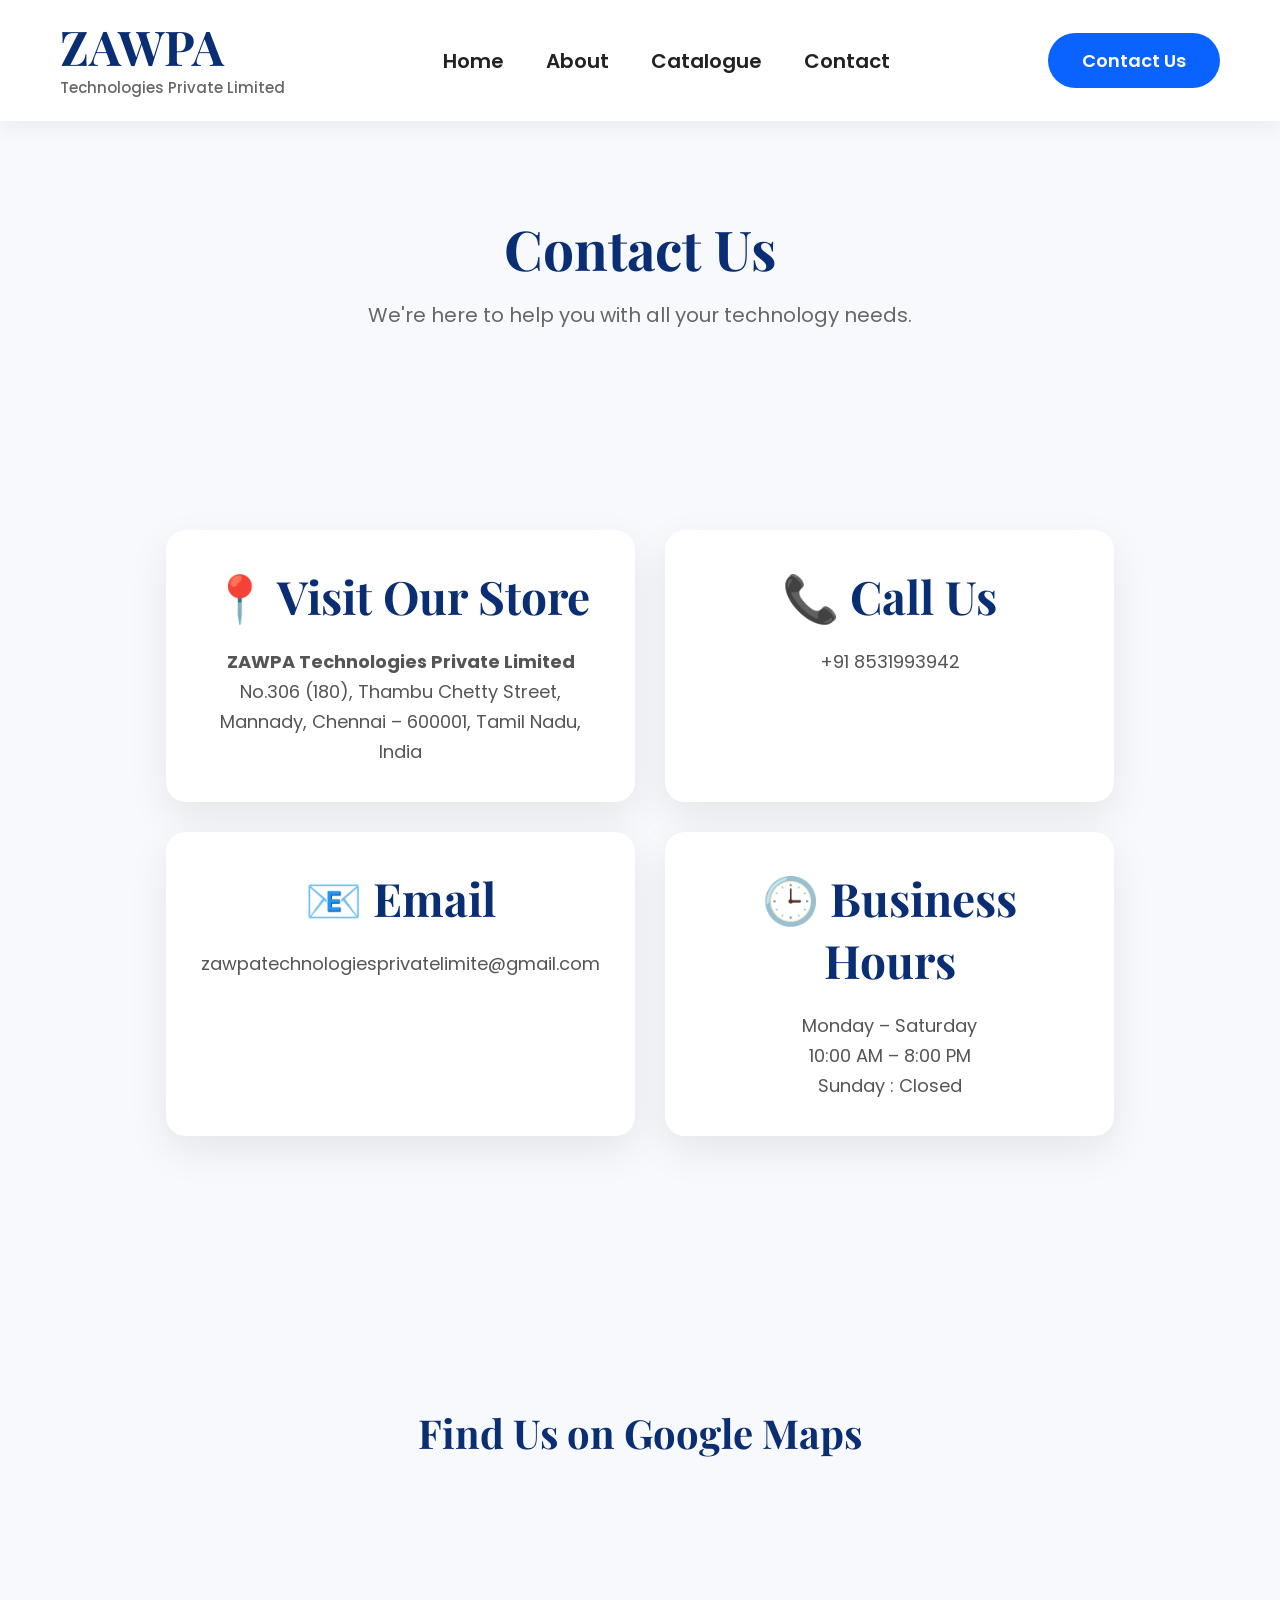
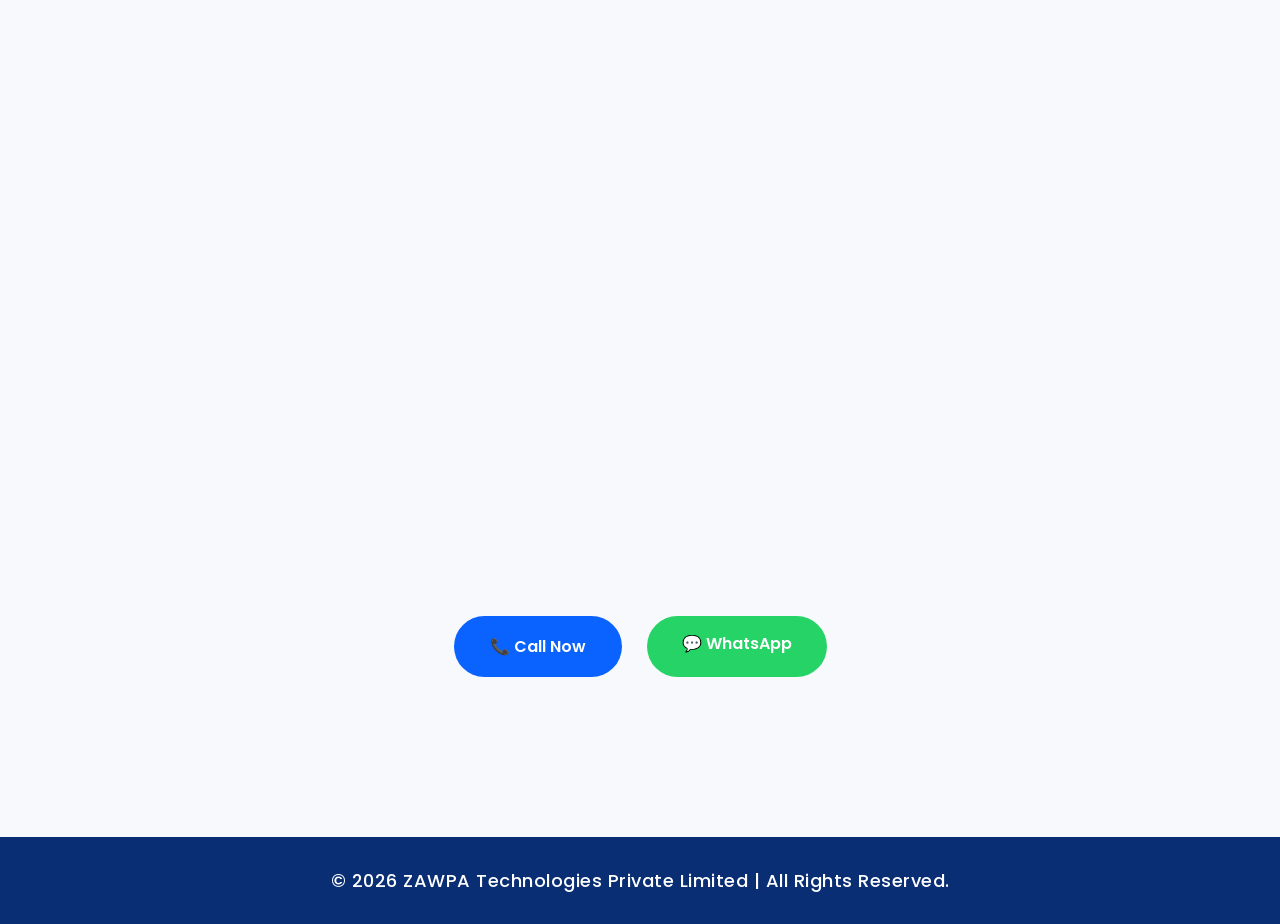
==== contact.html @ d4b54ee7 "First website upload" ====
<!DOCTYPE html>
<html lang="en">

<head>

<meta charset="UTF-8">
<meta name="viewport" content="width=device-width, initial-scale=1.0">

<title>Contact | ZAWPA Technologies</title>

<link rel="preconnect" href="https://fonts.googleapis.com">
<link rel="preconnect" href="https://fonts.gstatic.com" crossorigin>

<link href="https://fonts.googleapis.com/css2?family=Poppins:wght@300;400;500;600;700&family=Playfair+Display:wght@700;800&display=swap" rel="stylesheet">

<link rel="stylesheet" href="css/style.css">

</head>

<body>

<header>

<nav class="navbar">

<div class="logo">

<a href="index.html" class="logo-link">

<h2>ZAWPA</h2>

<p>Technologies Private Limited</p>

</a>

</div>

<ul class="nav-links">

<li><a href="index.html">Home</a></li>
<li><a href="about.html">About</a></li>
<li><a href="products.html">Catalogue</a></li>
<li><a href="contact.html">Contact</a></li>

</ul>

<a href="contact.html" class="btn">

Contact Us

</a>

</nav>

</header>

<section class="contact-hero">

<h1>Contact Us</h1>

<p>

We're here to help you with all your technology needs.

</p>

</section>

<section class="contact-container">

<div class="contact-card">

<h2>📍 Visit Our Store</h2>

<p>

<strong>ZAWPA Technologies Private Limited</strong>

</p>

<p>

No.306 (180), Thambu Chetty Street,

Mannady,

Chennai – 600001,

Tamil Nadu, India

</p>

</div>

<div class="contact-card">

<h2>📞 Call Us</h2>

<p>

+91 8531993942

</p>

</div>

<div class="contact-card">

<h2>📧 Email</h2>

<p>

zawpatechnologiesprivatelimite@gmail.com

</p>

</div>

<div class="contact-card">

<h2>🕒 Business Hours</h2>

<p>

Monday – Saturday

</p>

<p>

10:00 AM – 8:00 PM

</p>

<p>

Sunday : Closed

</p>

</div>

</section>

<section class="map-section">

<h2>

Find Us on Google Maps

</h2>

<iframe
src="https://www.google.com/maps?q=No.306(180),Thambu%20Chetty%20Street,Mannady,Chennai%20600001&output=embed"
width="100%"
height="450"
style="border:0;border-radius:20px;"
allowfullscreen=""
loading="lazy">

</iframe>

</section>

<section class="contact-buttons">

<a href="tel:+918531993942" class="blue-btn">

📞 Call Now

</a>

<a href="https://wa.me/918531993942" target="_blank" class="green-btn">

💬 WhatsApp

</a>

</section>

<footer class="footer">

<p>

© 2026 ZAWPA Technologies Private Limited | All Rights Reserved.

</p>

</footer>

</body>

</html>
---- css/style.css ----
/* ===========================
   GOOGLE FONT & RESET
=========================== */

*{
    margin:0;
    padding:0;
    box-sizing:border-box;
}

html{
    scroll-behavior:smooth;
}

body{

    font-family:'Poppins',sans-serif;
    background:#f8f9fc;
    color:#222;

}

/* ===========================
   NAVBAR
=========================== */
/* =========================
   PREMIUM NAVBAR
========================= */

.navbar{

    width:100%;

    display:flex;

    justify-content:space-between;

    align-items:center;

    padding:22px 60px;

    background:#fff;

    box-shadow:0 6px 20px rgba(0,0,0,.06);

    position:sticky;

    top:0;

    z-index:1000;

}

.logo-link{

    text-decoration:none;

}

.logo h2{

    font-size:48px;

    font-family:'Playfair Display',serif;

    color:#0A2E73;

    margin:0;

    line-height:1;

}

.logo p{

    margin-top:6px;

    font-size:15px;

    color:#666;

    font-weight:500;

}

.nav-links{

    display:flex;

    list-style:none;

    gap:42px;

    margin:0;

    padding:0;

}

.nav-links a{

    text-decoration:none;

    color:#222;

    font-size:20px;

    font-weight:600;

    transition:.3s;

}

.nav-links a:hover{

    color:#0A63FF;

}

.nav-links a.active{

    color:#0A63FF;

}

.btn{

    background:#0A63FF;

    color:#fff;

    text-decoration:none;

    padding:14px 34px;

    border-radius:50px;

    font-size:18px;

    font-weight:600;

    transition:.3s;

}

.btn:hover{

    background:#0847d8;

    transform:translateY(-2px);

}

@media(max-width:900px){

.navbar{

flex-direction:column;

padding:18px;

gap:18px;

}

.logo h2{

font-size:38px;

}

.logo p{

font-size:14px;

}

.nav-links{

gap:18px;

flex-wrap:wrap;

justify-content:center;

}

.nav-links a{

font-size:17px;

}

.btn{

font-size:16px;

padding:12px 26px;

}

}

/* Mobile */

@media(max-width:900px){

.navbar{

padding:20px;

flex-direction:column;

gap:20px;

}

.logo h2{

font-size:42px;

}

.logo p{

font-size:16px;

}

.nav-links{

gap:20px;

flex-wrap:wrap;

justify-content:center;

}

.nav-links a{

font-size:18px;

}

.btn{

font-size:18px;

padding:14px 30px;

}

}

/* ===========================
   HERO
=========================== */

.hero{

    width:90%;

    max-width:1400px;

    margin:auto;

    min-height:100vh;

    display:flex;

    justify-content:space-between;

    align-items:center;

    gap:70px;

    padding-top:140px;

}

.left{

    flex:1;

}

.right{

    flex:1;

    display:flex;

    justify-content:center;

}

.badge{

    background:#dfeeff;

    color:#0a63ff;

    padding:12px 24px;

    border-radius:50px;

    display:inline-block;

    margin-bottom:30px;

    font-weight:600;

}

.hero h1{

    font-size:72px;

    color:#0a2e73;

    line-height:1.1;

    font-family:'Playfair Display',serif;

    margin-bottom:25px;

}

.hero p{

    color:#666;

    font-size:21px;

    line-height:1.8;

}

.buttons{

    margin-top:40px;

    display:flex;

    gap:20px;

}

.blue-btn{

    background:#0a63ff;

    color:white;

    text-decoration:none;

    padding:18px 36px;

    border-radius:50px;

    font-weight:600;

    transition:.3s;

}

.blue-btn:hover{

    transform:translateY(-5px);

}

.white-btn{

    background:white;

    border:2px solid #0a63ff;

    color:#0a63ff;

    text-decoration:none;

    padding:18px 36px;

    border-radius:50px;

    font-weight:600;

}

.white-btn:hover{

    background:#0a63ff;

    color:white;

}

.right img{

    width:100%;

    max-width:600px;

    border-radius:35px;

    box-shadow:0 25px 70px rgba(0,0,0,.15);

}

/* ===========================
   SECTION TITLE
=========================== */

section{

    padding:100px 8%;

}

section h2{

    font-size:46px;

    color:#0a2e73;

    text-align:center;

    margin-bottom:30px;

    font-family:'Playfair Display',serif;

}

section p{

    color:#666;

    text-align:center;

    font-size:19px;

}

/* ===========================
   PRODUCTS
=========================== */

.cards{

    margin-top:60px;

    display:grid;

    grid-template-columns:repeat(auto-fit,minmax(250px,1fr));

    gap:30px;

}

.card{

    background:white;

    padding:40px;

    border-radius:20px;

    box-shadow:0 10px 30px rgba(0,0,0,.08);

    transition:.4s;

    text-align:center;

}

.card:hover{

    transform:translateY(-10px);

}

.card h3{

    color:#0a2e73;

    margin-bottom:20px;

}

.card p{

    font-size:16px;

}

/* ===========================
   BRANDS
=========================== */

.brand-box{

    margin-top:50px;

    display:flex;

    justify-content:center;

    flex-wrap:wrap;

    gap:25px;

}

.brand-box{

    font-size:24px;

    font-weight:600;

    color:#0a2e73;

}

/* ===========================
   CONTACT
=========================== */

.contact p{

    margin:15px 0;

}

/* ===========================
   FOOTER
=========================== */

/* ================= FOOTER ================= */

.footer{

    width:100%;

    background:#0A2E73;

    padding:30px 20px;

    margin-top:80px;

    text-align:center;

}

.footer p{

    color:white;

    font-size:18px;

    font-weight:500;

    letter-spacing:0.5px;

    margin:0;

}

/* ===========================
   MOBILE
=========================== */

@media(max-width:1000px){

.hero{

flex-direction:column;

text-align:center;

padding-top:180px;

}

.navbar ul{

display:none;

}

.buttons{

justify-content:center;

}

.hero h1{

font-size:50px;

}

.right img{

margin-top:40px;

}

}
/*================ PRODUCTS =================*/

.products-section{

width:90%;

max-width:1300px;

margin:80px auto;

}

.section-title{

text-align:center;

margin-bottom:70px;

}

.section-title h1{

font-size:55px;

font-family:'Playfair Display',serif;

color:#0A2E73;

margin-bottom:15px;

}

.section-title p{

font-size:20px;

color:#666;

}

.product-item{

display:flex;

align-items:center;

justify-content:space-between;

gap:70px;

margin-bottom:90px;

}

.reverse{

flex-direction:row-reverse;

}

.product-image{

flex:1;

}

.product-image img{

width:100%;

height:420px;

object-fit:cover;

border-radius:25px;

box-shadow:0 20px 50px rgba(0,0,0,.15);

transition:.5s;

}

.product-image img:hover{

transform:scale(1.03);

}

.product-content{

flex:1;

}

.product-content h2{

font-size:38px;

color:#0A2E73;

margin-bottom:20px;

font-family:'Playfair Display',serif;

}

.product-content p{

font-size:19px;

line-height:34px;

color:#555;

margin-bottom:30px;

}

@media(max-width:900px){

.product-item,

.reverse{

flex-direction:column;

}

.section-title h1{

font-size:40px;

}

.product-image img{

height:300px;

}

}
/*================ CONTACT PAGE =================*/

.contact-hero{

text-align:center;

padding:90px 20px 40px;

background:#f8f9fd;

}

.contact-hero h1{

font-size:55px;

font-family:'Playfair Display',serif;

color:#0A2E73;

margin-bottom:15px;

}

.contact-hero p{

font-size:20px;

color:#666;

}

.contact-container{

width:90%;

max-width:1200px;

margin:60px auto;

display:grid;

grid-template-columns:repeat(2,1fr);

gap:30px;

}

.contact-card{

background:#fff;

padding:35px;

border-radius:20px;

box-shadow:0 15px 40px rgba(0,0,0,.08);

transition:.3s;

}

.contact-card:hover{

transform:translateY(-8px);

}

.contact-card h2{

color:#0A2E73;

margin-bottom:20px;

}

.contact-card p{

font-size:18px;

line-height:30px;

color:#555;

}

.map-section{

width:90%;

max-width:1200px;

margin:70px auto;

}

.map-section h2{

text-align:center;

margin-bottom:30px;

font-size:40px;

color:#0A2E73;

font-family:'Playfair Display',serif;

}

.contact-buttons{

display:flex;

justify-content:center;

gap:25px;

margin:60px 0;

}

.green-btn{

background:#25D366;

color:white;

padding:15px 35px;

border-radius:50px;

text-decoration:none;

font-weight:600;

}

.green-btn:hover{

background:#1fa855;

}

@media(max-width:768px){

.contact-container{

grid-template-columns:1fr;

}

.contact-buttons{

flex-direction:column;

align-items:center;

}

}
/* ===========================================
   CATALOGUE PAGE
=========================================== */

.catalogue-hero{
    padding:140px 8% 70px;
    text-align:center;
    background:linear-gradient(135deg,#0A2E73,#0A63FF);
    color:#fff;
}

.catalogue-hero h1{
    font-size:60px;
    font-family:'Playfair Display',serif;
    margin-bottom:15px;
}

.catalogue-hero p{
    font-size:20px;
    max-width:700px;
    margin:auto;
    line-height:1.8;
    color:#e8e8e8;
}

/* Grid */


.catalogue-grid{

    width:90%;
    max-width:1200px;

    margin:80px auto;

    display:grid;

    grid-template-columns:repeat(2,1fr);

    gap:40px;

}

/* Card */
.catalog-card{

    background:white;

    border-radius:25px;

    overflow:hidden;

    box-shadow:0 18px 45px rgba(0,0,0,.08);

    transition:.4s;

    min-height:700px;

}


.catalog-card:hover{

    transform:translateY(-12px);

    box-shadow:0 30px 60px rgba(0,0,0,.18);

}

.catalog-card img{

    width:100%;

    height:300px;

    object-fit:cover;

    border-radius:25px 25px 0 0;

}

.catalog-card h2{

    color:#0A2E73;

    padding:25px 25px 10px;

    font-size:30px;

    font-family:'Playfair Display',serif;

}

.catalog-card p{

    padding:0 25px;

    color:#666;

    line-height:28px;

    font-size:17px;

}

/* Brand Pills */

.brand-list{

    display:flex;

    flex-wrap:wrap;

    gap:10px;

    padding:25px;

}

.brand-list span{

    background:#eef5ff;

    color:#0A2E73;

    padding:8px 16px;

    border-radius:30px;

    font-size:14px;

    font-weight:600;

}

/* Button */

.catalog-btn{

    display:inline-block;

    margin:0 25px 30px;

    background:#0A63FF;

    color:white;

    text-decoration:none;

    padding:14px 28px;

    border-radius:40px;

    font-weight:600;

    transition:.3s;

}

.catalog-btn:hover{

    background:#08265d;

}

/* Why Section */

.why-zawpa{

    width:90%;

    max-width:1200px;

    margin:80px auto;

}

.why-zawpa h2{

    text-align:center;

    color:#0A2E73;

    font-size:46px;

    margin-bottom:50px;

    font-family:'Playfair Display',serif;

}

.why-grid{

    display:grid;

    grid-template-columns:repeat(auto-fit,minmax(250px,1fr));

    gap:30px;

}

.why-grid div{

    background:white;

    padding:35px;

    border-radius:20px;

    text-align:center;

    box-shadow:0 10px 25px rgba(0,0,0,.08);

}

.why-grid h3{

    color:#0A2E73;

    margin-bottom:15px;

}

.why-grid p{

    color:#666;

    line-height:28px;

}

/* Active Menu */

.active{

    color:#0A63FF !important;

}

/* Mobile */

@media(max-width:768px){

.catalogue-hero h1{

font-size:42px;

}

.catalogue-hero p{

font-size:17px;

}

.catalog-card img{

height:200px;

}

}
/* ABOUT PAGE */

.about-hero{

padding:120px 20px 60px;

text-align:center;

background:linear-gradient(135deg,#0A2E73,#0A63FF);

color:white;

}

.about-hero h1{

font-size:60px;

font-family:'Playfair Display',serif;

margin-bottom:10px;

}

.about-hero p{

font-size:22px;

}

.about-company{

width:90%;

max-width:1200px;

margin:80px auto;

display:flex;

gap:50px;

align-items:center;

}

.about-image{

flex:1;

}

.about-image img{

width:100%;

border-radius:25px;

box-shadow:0 20px 50px rgba(0,0,0,.15);

}

.about-text{

flex:1;

}

.about-text h2{

font-size:42px;

color:#0A2E73;

margin-bottom:20px;

font-family:'Playfair Display',serif;

}

.about-text p{

font-size:18px;

line-height:34px;

color:#555;

}

.mission{

width:90%;

max-width:1200px;

margin:60px auto;

display:grid;

grid-template-columns:repeat(2,1fr);

gap:30px;

}

.mission-box{

background:white;

padding:40px;

border-radius:20px;

box-shadow:0 10px 30px rgba(0,0,0,.08);

text-align:center;

}

.mission-box h2{

color:#0A2E73;

margin-bottom:15px;

}

.why{

width:90%;

max-width:1200px;

margin:80px auto;

text-align:center;

}

.why h2{

font-size:45px;

margin-bottom:40px;

color:#0A2E73;

font-family:'Playfair Display',serif;

}

.why-list{

display:grid;

grid-template-columns:repeat(3,1fr);

gap:20px;

}

.why-list div{

background:white;

padding:25px;

border-radius:15px;

box-shadow:0 8px 20px rgba(0,0,0,.08);

font-weight:600;

}

.about-buttons{

display:flex;

justify-content:center;

gap:20px;

margin:60px 0;

}

@media(max-width:768px){

.about-company{

flex-direction:column;

}

.mission{

grid-template-columns:1fr;

}

.why-list{

grid-template-columns:1fr;

}

}
/* ABOUT PAGE */

.about-hero{

padding:120px 20px 60px;

text-align:center;

background:linear-gradient(135deg,#0A2E73,#0A63FF);

color:white;

}

.about-hero h1{

font-size:60px;

font-family:'Playfair Display',serif;

margin-bottom:10px;

}

.about-hero p{

font-size:22px;

}

.about-company{

width:90%;

max-width:1200px;

margin:80px auto;

display:flex;

gap:50px;

align-items:center;

}

.about-image{

flex:1;

}

.about-image img{

width:100%;

border-radius:25px;

box-shadow:0 20px 50px rgba(0,0,0,.15);

}

.about-text{

flex:1;

}

.about-text h2{

font-size:42px;

color:#0A2E73;

margin-bottom:20px;

font-family:'Playfair Display',serif;

}

.about-text p{

font-size:18px;

line-height:34px;

color:#555;

}

.mission{

width:90%;

max-width:1200px;

margin:60px auto;

display:grid;

grid-template-columns:repeat(2,1fr);

gap:30px;

}

.mission-box{

background:white;

padding:40px;

border-radius:20px;

box-shadow:0 10px 30px rgba(0,0,0,.08);

text-align:center;

}

.mission-box h2{

color:#0A2E73;

margin-bottom:15px;

}

.why{

width:90%;

max-width:1200px;

margin:80px auto;

text-align:center;

}

.why h2{

font-size:45px;

margin-bottom:40px;

color:#0A2E73;

font-family:'Playfair Display',serif;

}

.why-list{

display:grid;

grid-template-columns:repeat(3,1fr);

gap:20px;

}

.why-list div{

background:white;

padding:25px;

border-radius:15px;

box-shadow:0 8px 20px rgba(0,0,0,.08);

font-weight:600;

}

.about-buttons{

display:flex;

justify-content:center;

gap:20px;

margin:60px 0;

}

@media(max-width:768px){

.about-company{

flex-direction:column;

}

.mission{

grid-template-columns:1fr;

}

.why-list{

grid-template-columns:1fr;

}

}
/* ABOUT PAGE */

.about-hero{

padding:120px 20px 60px;

text-align:center;

background:linear-gradient(135deg,#0A2E73,#0A63FF);

color:white;

}

.about-hero h1{

font-size:60px;

font-family:'Playfair Display',serif;

margin-bottom:10px;

}

.about-hero p{

font-size:22px;

}

.about-company{

width:90%;

max-width:1200px;

margin:80px auto;

display:flex;

gap:50px;

align-items:center;

}

.about-image{

flex:1;

}

.about-image img{

width:100%;

border-radius:25px;

box-shadow:0 20px 50px rgba(0,0,0,.15);

}

.about-text{

flex:1;

}

.about-text h2{

font-size:42px;

color:#0A2E73;

margin-bottom:20px;

font-family:'Playfair Display',serif;

}

.about-text p{

font-size:18px;

line-height:34px;

color:#555;

}

.mission{

width:90%;

max-width:1200px;

margin:60px auto;

display:grid;

grid-template-columns:repeat(2,1fr);

gap:30px;

}

.mission-box{

background:white;

padding:40px;

border-radius:20px;

box-shadow:0 10px 30px rgba(0,0,0,.08);

text-align:center;

}

.mission-box h2{

color:#0A2E73;

margin-bottom:15px;

}

.why{

width:90%;

max-width:1200px;

margin:80px auto;

text-align:center;

}

.why h2{

font-size:45px;

margin-bottom:40px;

color:#0A2E73;

font-family:'Playfair Display',serif;

}

.why-list{

display:grid;

grid-template-columns:repeat(3,1fr);

gap:20px;

}

.why-list div{

background:white;

padding:25px;

border-radius:15px;

box-shadow:0 8px 20px rgba(0,0,0,.08);

font-weight:600;

}

.about-buttons{

display:flex;

justify-content:center;

gap:20px;

margin:60px 0;

}

@media(max-width:768px){

.about-company{

flex-direction:column;

}

.mission{

grid-template-columns:1fr;

}

.why-list{

grid-template-columns:1fr;

}

}
/* ABOUT PAGE */

.about-hero{

padding:120px 20px 60px;

text-align:center;

background:linear-gradient(135deg,#0A2E73,#0A63FF);

color:white;

}

.about-hero h1{

font-size:60px;

font-family:'Playfair Display',serif;

margin-bottom:10px;

}

.about-hero p{

font-size:22px;

}

.about-company{

width:90%;

max-width:1200px;

margin:80px auto;

display:flex;

gap:50px;

align-items:center;

}

.about-image{

flex:1;

}

.about-image img{

width:100%;

border-radius:25px;

box-shadow:0 20px 50px rgba(0,0,0,.15);

}

.about-text{

flex:1;

}

.about-text h2{

font-size:42px;

color:#0A2E73;

margin-bottom:20px;

font-family:'Playfair Display',serif;

}

.about-text p{

font-size:18px;

line-height:34px;

color:#555;

}

.mission{

width:90%;

max-width:1200px;

margin:60px auto;

display:grid;

grid-template-columns:repeat(2,1fr);

gap:30px;

}

.mission-box{

background:white;

padding:40px;

border-radius:20px;

box-shadow:0 10px 30px rgba(0,0,0,.08);

text-align:center;

}

.mission-box h2{

color:#0A2E73;

margin-bottom:15px;

}

.why{

width:90%;

max-width:1200px;

margin:80px auto;

text-align:center;

}

.why h2{

font-size:45px;

margin-bottom:40px;

color:#0A2E73;

font-family:'Playfair Display',serif;

}

.why-list{

display:grid;

grid-template-columns:repeat(3,1fr);

gap:20px;

}

.why-list div{

background:white;

padding:25px;

border-radius:15px;

box-shadow:0 8px 20px rgba(0,0,0,.08);

font-weight:600;

}

.about-buttons{

display:flex;

justify-content:center;

gap:20px;

margin:60px 0;

}

@media(max-width:768px){

.about-company{

flex-direction:column;

}

.mission{

grid-template-columns:1fr;

}

.why-list{

grid-template-columns:1fr;

}

}
@media(max-width:900px){

.catalogue-grid{

grid-template-columns:1fr;

}

}
/* ================= WHY CHOOSE ZAWPA ================= */

.why-zawpa{

    width:90%;
    max-width:1200px;

    margin:90px auto;

}

.why-zawpa h2{

    text-align:center;

    color:#0A2E73;

    font-size:52px;

    font-family:'Playfair Display',serif;

    margin-bottom:60px;

}

.why-list{

    display:grid;

    grid-template-columns:repeat(3,1fr);

    gap:30px;

}

.why-card{

    background:#fff;

    padding:35px 30px;

    border-radius:20px;

    box-shadow:0 15px 35px rgba(0,0,0,.08);

    transition:.35s;

    text-align:center;

}

.why-card:hover{

    transform:translateY(-10px);

    box-shadow:0 25px 45px rgba(0,0,0,.15);

}

.why-card h3{

    color:#0A2E73;

    font-size:26px;

    margin-bottom:18px;

}

.why-card p{

    color:#666;

    font-size:18px;

    line-height:30px;

}

/* Mobile */

@media(max-width:900px){

.why-list{

grid-template-columns:repeat(2,1fr);

}

}

@media(max-width:600px){

.why-list{

grid-template-columns:1fr;

}

}
/* =========================
PAGE LAYOUT
========================= */

html{
height:100%;
}

body.page{

min-height:100vh;

display:flex;

flex-direction:column;

background:#f7f8fc;

font-family:'Poppins',sans-serif;

}

main{

flex:1;

}

/* =========================
FOOTER
========================= */

.footer{

margin-top:auto;

background:#0A2E73;

padding:30px 20px;

text-align:center;

width:100%;

}

.footer p{

margin:0;

color:white;

font-size:18px;

font-weight:500;

letter-spacing:.5px;

}
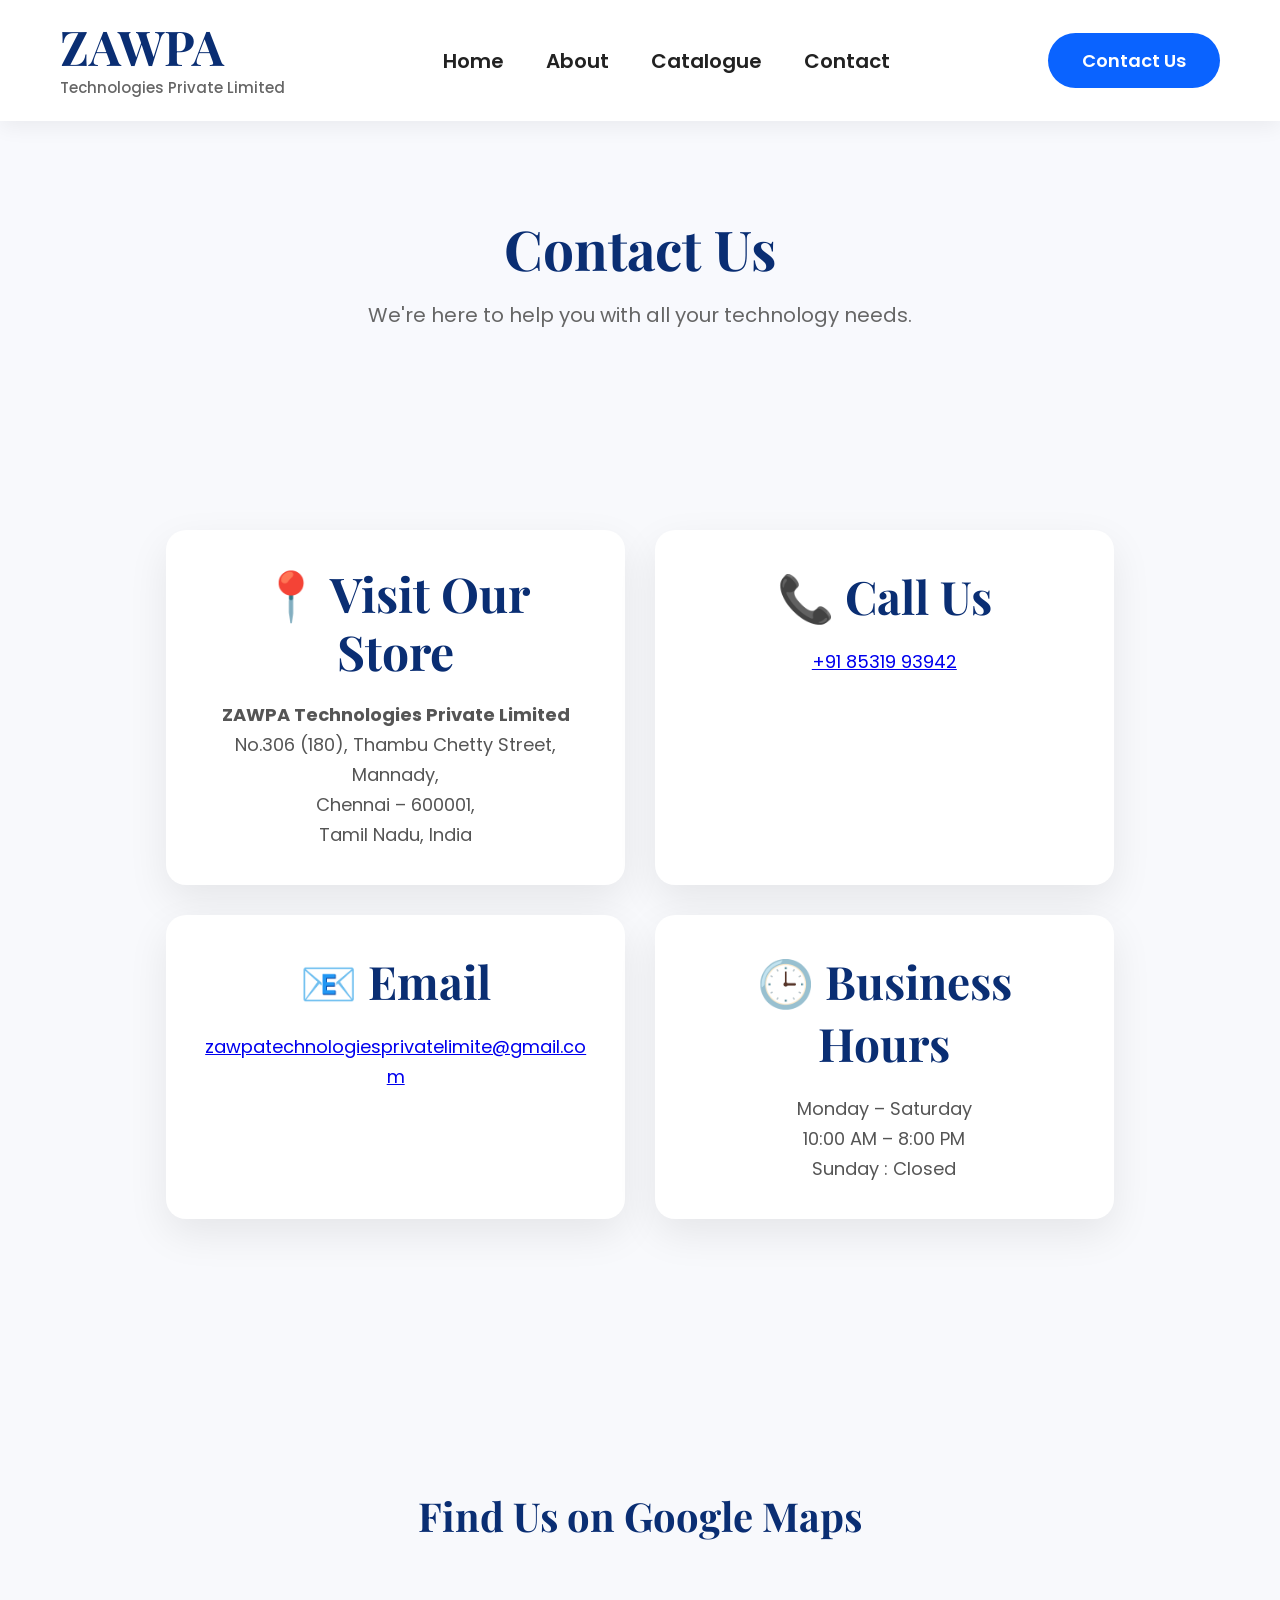
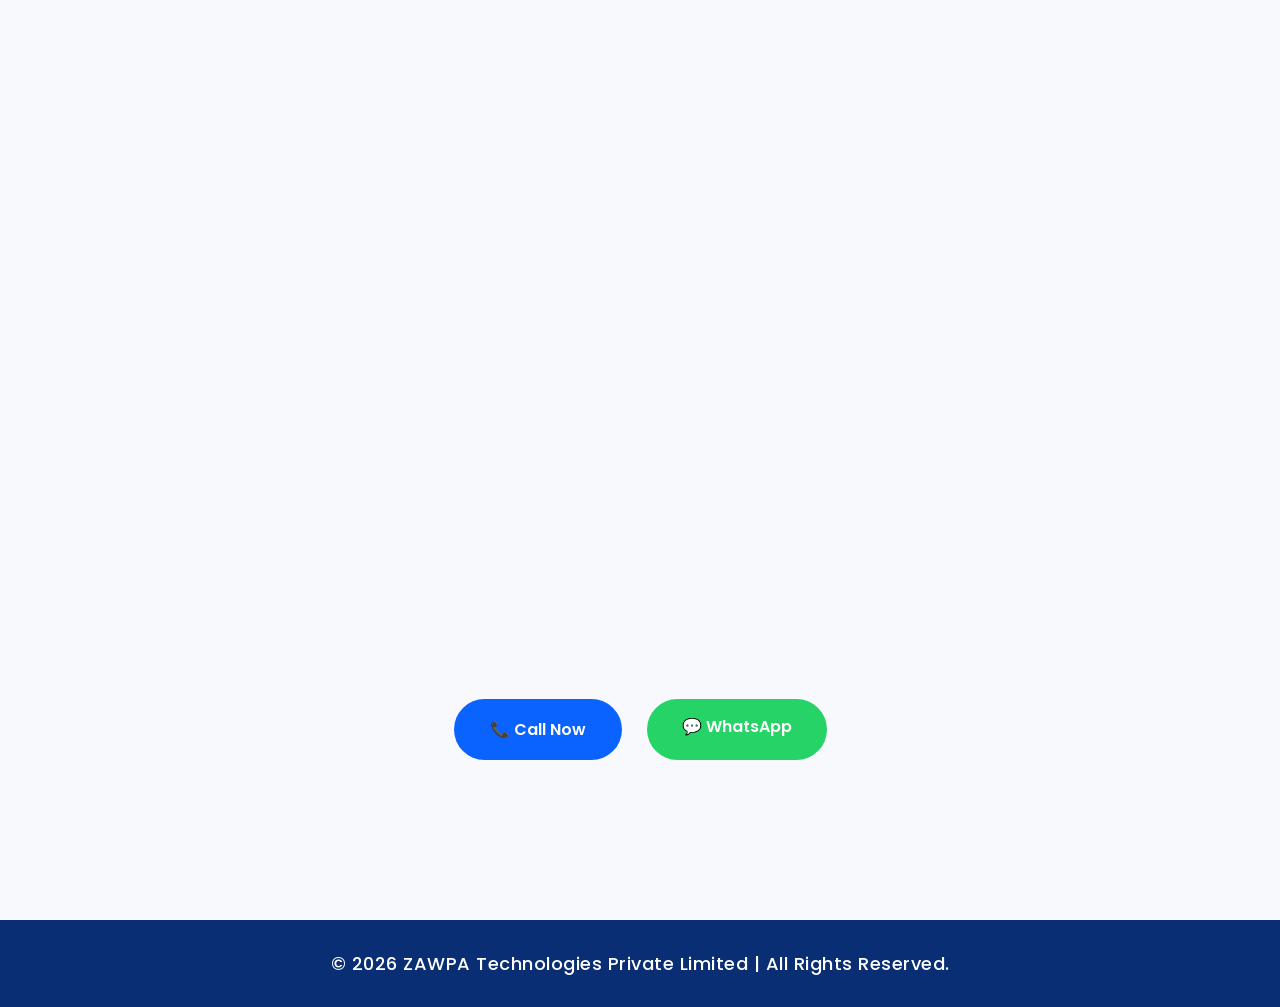
==== commit 1940742e: "Fixed contact page mobile responsiveness" ====
--- a/contact.html
+++ b/contact.html
@@ -2,7 +2,6 @@
 <html lang="en">
 
 <head>
-
 <meta charset="UTF-8">
 <meta name="viewport" content="width=device-width, initial-scale=1.0">
 
@@ -14,44 +13,30 @@
 <link href="https://fonts.googleapis.com/css2?family=Poppins:wght@300;400;500;600;700&family=Playfair+Display:wght@700;800&display=swap" rel="stylesheet">
 
 <link rel="stylesheet" href="css/style.css">
-
 </head>
 
 <body>
 
 <header>
-
 <nav class="navbar">
 
 <div class="logo">
-
 <a href="index.html" class="logo-link">
-
 <h2>ZAWPA</h2>
-
 <p>Technologies Private Limited</p>
-
 </a>
-
 </div>
 
-<ul class="nav-links">
-
+<ul class="nav-links" id="nav-links">
 <li><a href="index.html">Home</a></li>
 <li><a href="about.html">About</a></li>
 <li><a href="products.html">Catalogue</a></li>
 <li><a href="contact.html">Contact</a></li>
-
 </ul>
 
-<a href="contact.html" class="btn">
-
-Contact Us
-
-</a>
+<a href="contact.html" class="btn">Contact Us</a>
 
 </nav>
-
 </header>
 
 <section class="contact-hero">
@@ -59,9 +44,7 @@
 <h1>Contact Us</h1>
 
 <p>
-
 We're here to help you with all your technology needs.
-
 </p>
 
 </section>
@@ -70,24 +53,15 @@
 
 <div class="contact-card">
 
-<h2>📍 Visit Our Store</h2>
+<h2 class="visit-title">📍 Visit Our Store</h2>
+
+<p><strong>ZAWPA Technologies Private Limited</strong></p>
 
 <p>
-
-<strong>ZAWPA Technologies Private Limited</strong>
-
-</p>
-
-<p>
-
-No.306 (180), Thambu Chetty Street,
-
-Mannady,
-
-Chennai – 600001,
-
+No.306 (180), Thambu Chetty Street,<br>
+Mannady,<br>
+Chennai – 600001,<br>
 Tamil Nadu, India
-
 </p>
 
 </div>
@@ -97,9 +71,9 @@
 <h2>📞 Call Us</h2>
 
 <p>
-
-+91 8531993942
-
+<a href="tel:+918531993942">
++91 85319 93942
+</a>
 </p>
 
 </div>
@@ -108,10 +82,10 @@
 
 <h2>📧 Email</h2>
 
-<p>
-
+<p class="email">
+<a href="mailto:zawpatechnologiesprivatelimite@gmail.com">
 zawpatechnologiesprivatelimite@gmail.com
-
+</a>
 </p>
 
 </div>
@@ -120,23 +94,11 @@
 
 <h2>🕒 Business Hours</h2>
 
-<p>
+<p>Monday – Saturday</p>
 
-Monday – Saturday
+<p>10:00 AM – 8:00 PM</p>
 
-</p>
-
-<p>
-
-10:00 AM – 8:00 PM
-
-</p>
-
-<p>
-
-Sunday : Closed
-
-</p>
+<p>Sunday : Closed</p>
 
 </div>
 
@@ -144,20 +106,14 @@
 
 <section class="map-section">
 
-<h2>
-
-Find Us on Google Maps
-
-</h2>
+<h2>Find Us on Google Maps</h2>
 
 <iframe
 src="https://www.google.com/maps?q=No.306(180),Thambu%20Chetty%20Street,Mannady,Chennai%20600001&output=embed"
 width="100%"
 height="450"
 style="border:0;border-radius:20px;"
-allowfullscreen=""
 loading="lazy">
-
 </iframe>
 
 </section>
@@ -165,15 +121,11 @@
 <section class="contact-buttons">
 
 <a href="tel:+918531993942" class="blue-btn">
-
 📞 Call Now
-
 </a>
 
 <a href="https://wa.me/918531993942" target="_blank" class="green-btn">
-
 💬 WhatsApp
-
 </a>
 
 </section>
@@ -181,13 +133,13 @@
 <footer class="footer">
 
 <p>
-
 © 2026 ZAWPA Technologies Private Limited | All Rights Reserved.
-
 </p>
 
 </footer>
 
+<script src="js/main.js"></script>
+
 </body>
 
 </html>
--- a/css/style.css
+++ b/css/style.css
@@ -203,55 +203,179 @@
 
 /* Mobile */
 
-@media(max-width:900px){
+
+@media(max-width:1000px){
 
 .navbar{
 
+flex-direction:column;
+
 padding:20px;
 
+gap:20px;
+
+}
+
+.navbar ul{
+
+display:flex;
+
+flex-wrap:wrap;
+
+justify-content:center;
+
+gap:15px;
+
+}
+
+.nav-links a{
+
+font-size:16px;
+
+}
+
+.logo h2{
+
+font-size:34px;
+
+}
+
+.logo p{
+
+font-size:13px;
+
+text-align:center;
+
+}
+
+.btn{
+
+padding:12px 24px;
+
+font-size:15px;
+
+}
+
+.hero{
+
 flex-direction:column;
 
-gap:20px;
-
-}
-
-.logo h2{
+text-align:center;
+
+padding-top:160px;
+
+min-height:auto;
+
+}
+
+.left,.right{
+
+width:100%;
+
+}
+
+.hero h1{
 
 font-size:42px;
 
 }
 
-.logo p{
-
-font-size:16px;
-
-}
-
-.nav-links{
-
-gap:20px;
-
-flex-wrap:wrap;
-
-justify-content:center;
-
-}
-
-.nav-links a{
+.hero p{
 
 font-size:18px;
 
 }
 
-.btn{
-
-font-size:18px;
-
-padding:14px 30px;
-
-}
-
-}
+.right img{
+
+max-width:100%;
+
+margin-top:30px;
+
+}
+
+.buttons{
+
+flex-direction:column;
+
+align-items:center;
+
+}
+
+.blue-btn,
+
+.white-btn{
+
+width:220px;
+
+text-align:center;
+
+}
+
+.about-company{
+
+flex-direction:column;
+
+text-align:center;
+
+}
+
+.mission{
+
+grid-template-columns:1fr;
+
+}
+
+.contact-container{
+
+grid-template-columns:1fr;
+
+}
+
+.catalogue-grid{
+
+grid-template-columns:1fr;
+
+}
+
+.product-item,
+
+.reverse{
+
+flex-direction:column;
+
+}
+
+.product-image img{
+
+height:260px;
+
+}
+
+.why-list{
+
+grid-template-columns:1fr;
+
+}
+
+.cards{
+
+grid-template-columns:1fr;
+
+}
+
+.footer{
+
+text-align:center;
+
+}
+
+}
+
+
+
+
+
 
 /* ===========================
    HERO
@@ -2175,4 +2299,251 @@
 
 letter-spacing:.5px;
 
+}
+
+
+
+
+
+.footer p{
+
+    margin:0;
+
+    color:white;
+
+    font-size:18px;
+
+}
+/* ===========================
+   MOBILE NAVIGATION
+=========================== */
+
+.menu-toggle{
+    display:none;
+    font-size:32px;
+    cursor:pointer;
+    color:#0A2E73;
+}
+
+@media(max-width:768px){
+
+.navbar{
+    padding:18px 20px;
+    flex-direction:row;
+    justify-content:space-between;
+    align-items:center;
+    position:relative;
+}
+
+.logo h2{
+    font-size:34px;
+}
+
+.logo p{
+    font-size:12px;
+}
+
+.menu-toggle{
+    display:block;
+}
+
+.desktop-btn{
+    display:none;
+}
+
+.nav-links{
+    display:none;
+    position:absolute;
+    top:100%;
+    left:0;
+    width:100%;
+    background:white;
+    flex-direction:column;
+    align-items:center;
+    gap:20px;
+    padding:25px 0;
+    box-shadow:0 10px 20px rgba(0,0,0,.1);
+}
+
+.nav-links.active{
+    display:flex;
+}
+
+.hero{
+    flex-direction:column;
+    text-align:center;
+    padding-top:60px;
+}
+
+.hero h1{
+    font-size:48px;
+}
+
+.hero p{
+    font-size:18px;
+}
+
+.buttons{
+    flex-direction:column;
+    align-items:center;
+}
+
+.blue-btn,
+.white-btn{
+    width:240px;
+}
+
+.right img{
+    width:100%;
+    margin-top:30px;
+}
+
+.cards{
+    grid-template-columns:1fr;
+}
+
+.footer p{
+    font-size:16px;
+}
+
+}
+/* ===========================
+   CONTACT PAGE MOBILE FIX
+   =========================== */
+
+@media (max-width: 768px) {
+
+  .contact-hero h1,
+  .contact-title,
+  .contact-section h1 {
+    font-size: 42px !important;
+    line-height: 1.2;
+    text-align: center;
+  }
+
+  .contact-hero p,
+  .contact-section p {
+    font-size: 18px;
+    padding: 0 20px;
+    text-align: center;
+  }
+
+  .contact-card {
+    width: 92%;
+    margin: 20px auto;
+    padding: 25px;
+  }
+
+  .contact-card h2 {
+    font-size: 34px !important;
+    line-height: 1.2;
+    text-align: center;
+    word-break: break-word;
+  }
+
+  .contact-card h3 {
+    font-size: 28px;
+  }
+
+  .contact-card p {
+    font-size: 18px;
+    line-height: 1.8;
+    word-break: break-word;
+  }
+}
+@media (max-width:768px){
+
+.visit-title{
+    font-size:34px;
+    line-height:1.2;
+    text-align:center;
+    word-break:break-word;
+}
+
+}
+/* =========================
+   CONTACT PAGE MOBILE FIX
+========================= */
+
+.contact-card{
+    overflow:hidden;
+}
+
+.contact-card h2{
+    word-break:break-word;
+}
+
+.visit-title{
+    font-size:48px;
+    text-align:center;
+    line-height:1.2;
+}
+
+.email{
+    word-break:break-all;
+}
+
+@media (max-width:768px){
+
+.contact-hero{
+    padding:80px 20px 40px;
+}
+
+.contact-hero h1{
+    font-size:54px;
+}
+
+.contact-hero p{
+    font-size:18px;
+}
+
+.contact-container{
+    width:92%;
+    margin:auto;
+}
+
+.contact-card{
+    width:100%;
+    margin:20px auto;
+    padding:30px 20px;
+}
+
+.visit-title{
+    font-size:36px;
+}
+
+.contact-card h2{
+    font-size:30px;
+}
+
+.contact-card p{
+    font-size:18px;
+    line-height:1.8;
+}
+
+.map-section{
+    padding:30px 20px;
+}
+
+.map-section h2{
+    font-size:34px;
+    text-align:center;
+}
+
+.contact-buttons{
+    display:flex;
+    flex-direction:column;
+    gap:20px;
+    padding:20px;
+}
+
+.contact-buttons a{
+    width:100%;
+    text-align:center;
+}
+
+iframe{
+    height:320px;
+}
+
 }
